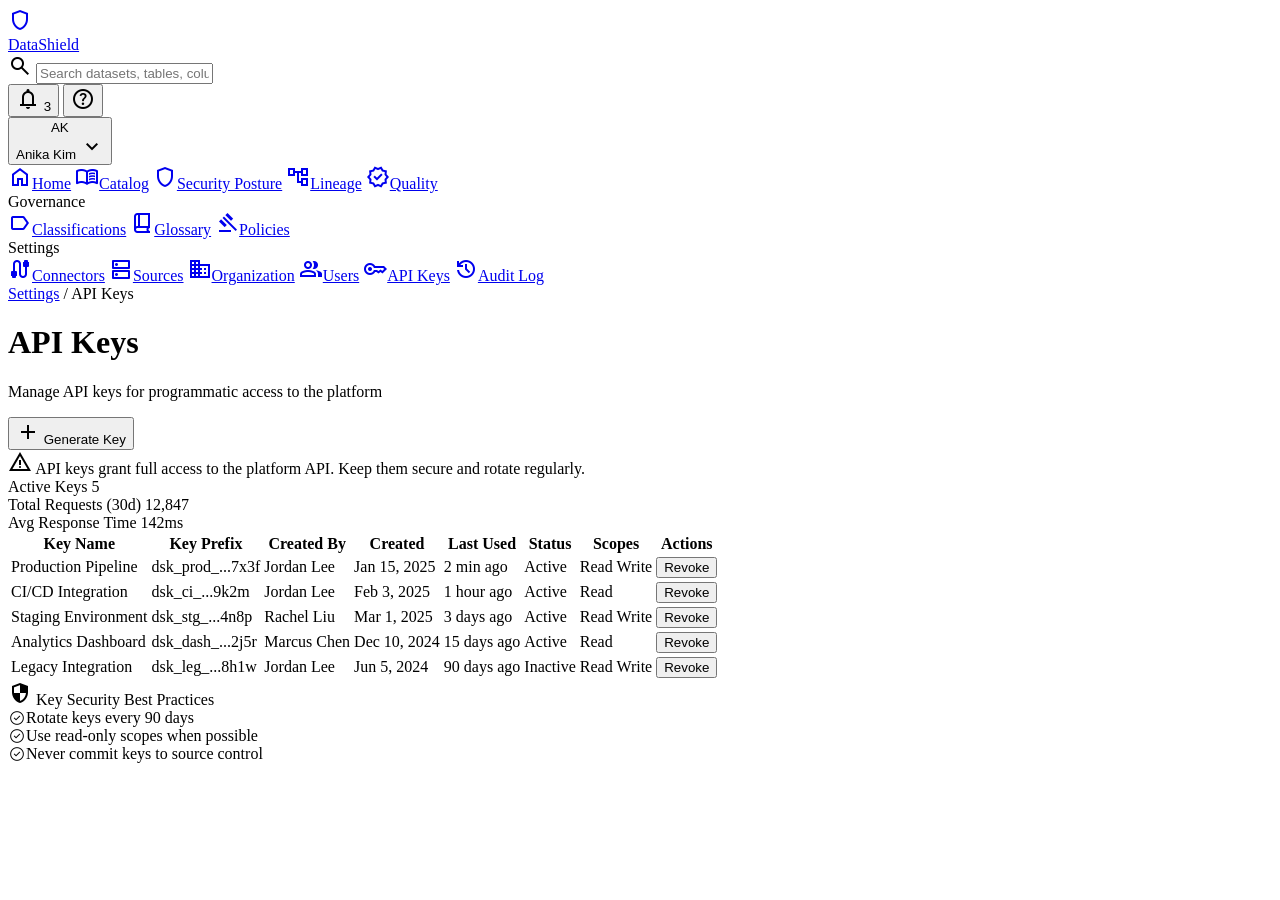
==== api-keys.html @ aa0813ff "Add 7 new pages and update sidebar navigation across all 15 pages New pages: Quality, Classification" ====
<!DOCTYPE html>
<html lang="en">
<head>
  <meta charset="UTF-8">
  <base href="/data-management-prototype/">
  <meta name="viewport" content="width=device-width, initial-scale=1.0">
  <title>API Keys — DataShield</title>
  <link rel="stylesheet" href="https://fonts.googleapis.com/css2?family=Material+Symbols+Outlined:opsz,wght,FILL,GRAD@20..48,100..700,0..1,-50..200&display=swap">
  <link rel="stylesheet" href="shared/shell.css">
  <style>
    /* Best practices list */
    .best-practices-list {
      list-style: none;
      padding: 0;
      margin: var(--sds-space-300) 0 0;
      display: flex;
      flex-direction: column;
      gap: var(--sds-space-300);
    }
    .best-practices-list li {
      display: flex;
      align-items: center;
      gap: var(--sds-space-200);
      font-size: var(--sds-type-label);
      color: var(--sds-text-secondary);
    }
    .best-practices-list li .material-symbols-outlined {
      font-size: 18px;
      color: var(--sds-status-success-text);
      font-variation-settings: 'FILL' 0, 'wght' 300, 'GRAD' 0, 'opsz' 20;
    }
  </style>
</head>
<body>

  <!-- Header -->
  <header class="sds-header">
    <div class="sds-header-left">
      <a href="index.html" class="sds-header-logo">
        <div class="sds-header-logo-mark">
          <span class="material-symbols-outlined">shield</span>
        </div>
        <span class="sds-header-logo-text">DataShield</span>
      </a>
    </div>

    <div class="sds-header-search">
      <span class="material-symbols-outlined">search</span>
      <input type="text" placeholder="Search datasets, tables, columns..." aria-label="Search">
    </div>

    <div class="sds-header-actions">
      <button class="sds-header-icon-btn" aria-label="Notifications">
        <span class="material-symbols-outlined">notifications</span>
        <span class="badge">3</span>
      </button>
      <button class="sds-header-icon-btn" aria-label="Help">
        <span class="material-symbols-outlined">help</span>
      </button>
      <div class="sds-header-divider"></div>
      <button class="sds-header-profile" aria-label="User menu">
        <div class="sds-header-avatar">AK</div>
        <span class="sds-header-username">Anika Kim</span>
        <span class="sds-header-chevron">
          <span class="material-symbols-outlined">expand_more</span>
        </span>
      </button>
    </div>
  </header>

  <!-- Body: Sidebar + Main -->
  <div class="app-body">

    <!-- Sidebar Navigation -->
    <nav class="sds-sidenav" aria-label="Main navigation">
      <a href="index.html" class="sds-sidenav-item"><span class="sds-sidenav-icon"><span class="material-symbols-outlined">home</span></span>Home</a>
      <a href="catalog.html" class="sds-sidenav-item"><span class="sds-sidenav-icon"><span class="material-symbols-outlined">menu_book</span></span>Catalog</a>
      <a href="security.html" class="sds-sidenav-item"><span class="sds-sidenav-icon"><span class="material-symbols-outlined">shield</span></span>Security Posture</a>
      <a href="lineage.html" class="sds-sidenav-item"><span class="sds-sidenav-icon"><span class="material-symbols-outlined">account_tree</span></span>Lineage</a>
      <a href="quality.html" class="sds-sidenav-item"><span class="sds-sidenav-icon"><span class="material-symbols-outlined">verified</span></span>Quality</a>
      <div class="sds-sidenav-group-label">Governance</div>
      <a href="classifications.html" class="sds-sidenav-item"><span class="sds-sidenav-icon"><span class="material-symbols-outlined">label</span></span>Classifications</a>
      <a href="glossary.html" class="sds-sidenav-item"><span class="sds-sidenav-icon"><span class="material-symbols-outlined">book_2</span></span>Glossary</a>
      <a href="governance.html" class="sds-sidenav-item"><span class="sds-sidenav-icon"><span class="material-symbols-outlined">gavel</span></span>Policies</a>
      <div class="sds-sidenav-group-label">Settings</div>
      <a href="connect.html" class="sds-sidenav-item"><span class="sds-sidenav-icon"><span class="material-symbols-outlined">cable</span></span>Connectors</a>
      <a href="settings.html" class="sds-sidenav-item"><span class="sds-sidenav-icon"><span class="material-symbols-outlined">dns</span></span>Sources</a>
      <a href="organization.html" class="sds-sidenav-item"><span class="sds-sidenav-icon"><span class="material-symbols-outlined">domain</span></span>Organization</a>
      <a href="users.html" class="sds-sidenav-item"><span class="sds-sidenav-icon"><span class="material-symbols-outlined">group</span></span>Users</a>
      <a href="api-keys.html" class="sds-sidenav-item active"><span class="sds-sidenav-icon"><span class="material-symbols-outlined">key</span></span>API Keys</a>
      <a href="audit-log.html" class="sds-sidenav-item"><span class="sds-sidenav-icon"><span class="material-symbols-outlined">history</span></span>Audit Log</a>
    </nav>

    <!-- Main Content -->
    <main class="main-content">

      <!-- Breadcrumb -->
      <div class="breadcrumbs">
        <a href="#">Settings</a>
        <span class="sep">/</span>
        <span>API Keys</span>
      </div>

      <!-- Page Header -->
      <div class="page-header">
        <div>
          <h1>API Keys</h1>
          <p>Manage API keys for programmatic access to the platform</p>
        </div>
        <div class="page-header-actions">
          <button class="btn btn-primary">
            <span class="material-symbols-outlined">add</span>
            Generate Key
          </button>
        </div>
      </div>

      <!-- Warning Alert -->
      <div class="alert alert--warning">
        <span class="material-symbols-outlined">warning</span>
        <span>API keys grant full access to the platform API. Keep them secure and rotate regularly.</span>
      </div>

      <!-- Stat Cards -->
      <div class="stat-row stat-row-3">
        <div class="sds-stat-card sds-stat-card--highlighted">
          <span class="sds-stat-card__label">Active Keys</span>
          <span class="sds-stat-card__value">5</span>
        </div>
        <div class="sds-stat-card sds-stat-card--success">
          <span class="sds-stat-card__label">Total Requests (30d)</span>
          <span class="sds-stat-card__value">12,847</span>
        </div>
        <div class="sds-stat-card sds-stat-card--highlighted">
          <span class="sds-stat-card__label">Avg Response Time</span>
          <span class="sds-stat-card__value">142ms</span>
        </div>
      </div>

      <!-- API Keys Table -->
      <div class="sds-table-container">
        <table class="sds-table">
          <thead>
            <tr>
              <th>Key Name</th>
              <th>Key Prefix</th>
              <th>Created By</th>
              <th>Created</th>
              <th>Last Used</th>
              <th>Status</th>
              <th>Scopes</th>
              <th>Actions</th>
            </tr>
          </thead>
          <tbody>
            <tr>
              <td class="cell-primary">Production Pipeline</td>
              <td><code style="font-family: var(--sds-font-mono);">dsk_prod_...7x3f</code></td>
              <td>Jordan Lee</td>
              <td>Jan 15, 2025</td>
              <td>2 min ago</td>
              <td><span class="sds-tag sds-tag--success">Active</span></td>
              <td class="cell-tags">
                <span class="sds-tag sds-tag--neutral">Read</span>
                <span class="sds-tag sds-tag--neutral">Write</span>
              </td>
              <td><button class="btn btn-danger btn-sm">Revoke</button></td>
            </tr>
            <tr>
              <td class="cell-primary">CI/CD Integration</td>
              <td><code style="font-family: var(--sds-font-mono);">dsk_ci_...9k2m</code></td>
              <td>Jordan Lee</td>
              <td>Feb 3, 2025</td>
              <td>1 hour ago</td>
              <td><span class="sds-tag sds-tag--success">Active</span></td>
              <td class="cell-tags">
                <span class="sds-tag sds-tag--neutral">Read</span>
              </td>
              <td><button class="btn btn-danger btn-sm">Revoke</button></td>
            </tr>
            <tr>
              <td class="cell-primary">Staging Environment</td>
              <td><code style="font-family: var(--sds-font-mono);">dsk_stg_...4n8p</code></td>
              <td>Rachel Liu</td>
              <td>Mar 1, 2025</td>
              <td>3 days ago</td>
              <td><span class="sds-tag sds-tag--success">Active</span></td>
              <td class="cell-tags">
                <span class="sds-tag sds-tag--neutral">Read</span>
                <span class="sds-tag sds-tag--neutral">Write</span>
              </td>
              <td><button class="btn btn-danger btn-sm">Revoke</button></td>
            </tr>
            <tr>
              <td class="cell-primary">Analytics Dashboard</td>
              <td><code style="font-family: var(--sds-font-mono);">dsk_dash_...2j5r</code></td>
              <td>Marcus Chen</td>
              <td>Dec 10, 2024</td>
              <td>15 days ago</td>
              <td><span class="sds-tag sds-tag--success">Active</span></td>
              <td class="cell-tags">
                <span class="sds-tag sds-tag--neutral">Read</span>
              </td>
              <td><button class="btn btn-danger btn-sm">Revoke</button></td>
            </tr>
            <tr>
              <td class="cell-primary">Legacy Integration</td>
              <td><code style="font-family: var(--sds-font-mono);">dsk_leg_...8h1w</code></td>
              <td>Jordan Lee</td>
              <td>Jun 5, 2024</td>
              <td>90 days ago</td>
              <td><span class="sds-tag sds-tag--warning">Inactive</span></td>
              <td class="cell-tags">
                <span class="sds-tag sds-tag--neutral">Read</span>
                <span class="sds-tag sds-tag--neutral">Write</span>
              </td>
              <td><button class="btn btn-danger btn-sm">Revoke</button></td>
            </tr>
          </tbody>
        </table>
      </div>

      <!-- Best Practices Card -->
      <div class="card mt-600">
        <div class="card-title">
          <span class="material-symbols-outlined">security</span>
          Key Security Best Practices
        </div>
        <ul class="best-practices-list">
          <li>
            <span class="material-symbols-outlined">check_circle</span>
            Rotate keys every 90 days
          </li>
          <li>
            <span class="material-symbols-outlined">check_circle</span>
            Use read-only scopes when possible
          </li>
          <li>
            <span class="material-symbols-outlined">check_circle</span>
            Never commit keys to source control
          </li>
        </ul>
      </div>

    </main>
  </div>

</body>
</html>
---- shared/shell.css ----
/* ============================================================
   Data Management Platform — Shared Shell CSS
   Design System Lab tokens + shell layout + component styles
   ============================================================ */

/* Font faces */
@font-face { font-family: 'Proxima Nova'; src: url('/design-system-labs/fonts/ProximaNova-Light.otf') format('opentype'); font-weight: 300; font-display: swap; }
@font-face { font-family: 'Proxima Nova'; src: url('/design-system-labs/fonts/ProximaNova-Reg.otf') format('opentype'); font-weight: 400; font-display: swap; }
@font-face { font-family: 'Proxima Nova'; src: url('/design-system-labs/fonts/ProximaNova-Sbold.otf') format('opentype'); font-weight: 600; font-display: swap; }
@font-face { font-family: 'Proxima Nova'; src: url('/design-system-labs/fonts/ProximaNova-Bold.otf') format('opentype'); font-weight: 700; font-display: swap; }
@font-face { font-family: 'Proxima Nova'; src: url('/design-system-labs/fonts/ProximaNova-Xbold.otf') format('opentype'); font-weight: 800; font-display: swap; }

:root {
  /* Font */
  --sds-font-sans: 'Proxima Nova', -apple-system, BlinkMacSystemFont, 'Segoe UI', Roboto, sans-serif;
  --sds-font-mono: 'SF Mono', SFMono-Regular, Consolas, monospace;

  /* Type scale */
  --sds-type-display: 28px; --sds-type-heading: 22px; --sds-type-subheading: 16px;
  --sds-type-title: 15px; --sds-type-body: 14px; --sds-type-label: 13px;
  --sds-type-caption: 12px; --sds-type-overline: 11px;

  /* Weights */
  --sds-weight-light: 300; --sds-weight-regular: 400; --sds-weight-medium: 500;
  --sds-weight-semibold: 600; --sds-weight-bold: 700; --sds-weight-extrabold: 800;

  /* Leading */
  --sds-leading-tight: 1.2; --sds-leading-snug: 1.35;
  --sds-leading-normal: 1.5; --sds-leading-relaxed: 1.6;

  /* Tracking */
  --sds-tracking-tight: -0.01em; --sds-tracking-normal: 0em; --sds-tracking-wide: 0.5px;

  /* Space scale */
  --sds-space-0: 0px; --sds-space-050: 2px; --sds-space-100: 4px; --sds-space-150: 6px;
  --sds-space-200: 8px; --sds-space-250: 10px; --sds-space-300: 12px; --sds-space-400: 16px;
  --sds-space-500: 20px; --sds-space-600: 24px; --sds-space-800: 32px;
  --sds-space-1000: 40px; --sds-space-1200: 48px; --sds-space-1600: 64px;

  /* Color primitives */
  --sds-color-warm-gray-025: #FAF8F5; --sds-color-warm-gray-050: #F4F1EB;
  --sds-color-warm-gray-100: #EBE6DD; --sds-color-warm-gray-150: #E0DCD3;
  --sds-color-warm-gray-200: #D0CBC3; --sds-color-warm-gray-250: #BFBAB2;
  --sds-color-warm-gray-300: #B0ABA2; --sds-color-warm-gray-350: #A39E96;
  --sds-color-warm-gray-400: #948E85; --sds-color-warm-gray-450: #858079;
  --sds-color-warm-gray-500: #7A756F; --sds-color-warm-gray-550: #6B6760;
  --sds-color-warm-gray-600: #615D55; --sds-color-warm-gray-650: #54514D;
  --sds-color-warm-gray-700: #47443F; --sds-color-warm-gray-750: #3B3834;
  --sds-color-warm-gray-800: #302D28; --sds-color-warm-gray-900: #1C1A17;
  --sds-color-blue-025: #F2F7F7; --sds-color-blue-050: #EBF4F5;
  --sds-color-blue-100: #D9EBED; --sds-color-blue-150: #C1DDE3;
  --sds-color-blue-200: #A6CBD6; --sds-color-blue-300: #77B2C7;
  --sds-color-blue-450: #4F8AA0; --sds-color-blue-700: #0C4A69;
  --sds-color-blue-750: #013D5B; --sds-color-blue-800: #05314D;
  --sds-color-blue-900: #031E36;
  --sds-color-red-050: #FFEEEB; --sds-color-red-100: #FFE1DB;
  --sds-color-red-500: #BF5547; --sds-color-red-550: #AD4739;
  --sds-color-green-025: #F4FAEB; --sds-color-green-100: #E2EDCC;
  --sds-color-green-400: #7A9A01; --sds-color-green-500: #62800B;
  --sds-color-yellow-025: #FCF9D9; --sds-color-yellow-100: #F5EAAA;
  --sds-color-yellow-500: #8A7515; --sds-color-yellow-550: #7A6710;
  --sds-color-purple-050: #F7EEFF; --sds-color-purple-550: #805AA1;
  --sds-color-white: #FFFFFF;

  /* Semantic tokens */
  --sds-bg-page: var(--sds-color-white);
  --sds-bg-surface: var(--sds-color-warm-gray-025);
  --sds-bg-card: var(--sds-color-white);
  --sds-bg-subtle: var(--sds-color-warm-gray-050);
  --sds-bg-elevated: var(--sds-color-white);
  --sds-text-primary: var(--sds-color-warm-gray-900);
  --sds-text-secondary: var(--sds-color-warm-gray-650);
  --sds-text-tertiary: var(--sds-color-warm-gray-550);
  --sds-text-disabled: var(--sds-color-warm-gray-350);
  --sds-text-on-primary: var(--sds-color-white);
  --sds-text-link: var(--sds-color-blue-750);
  --sds-border-default: var(--sds-color-warm-gray-150);
  --sds-border-subtle: var(--sds-color-warm-gray-100);
  --sds-border-strong: var(--sds-color-warm-gray-200);
  --sds-border-focus: var(--sds-color-blue-300);
  --sds-interactive-primary: var(--sds-color-blue-750);
  --sds-interactive-primary-hover: var(--sds-color-blue-800);
  --sds-nav-sidebar-bg: var(--sds-color-warm-gray-025);
  --sds-nav-item-active-bg: var(--sds-color-blue-100);
  --sds-nav-item-active-text: var(--sds-color-blue-750);
  --sds-nav-item-text: var(--sds-color-warm-gray-650);

  /* Status */
  --sds-status-success-bg: var(--sds-color-green-025);
  --sds-status-success-text: var(--sds-color-green-500);
  --sds-status-warning-bg: var(--sds-color-yellow-025);
  --sds-status-warning-text: var(--sds-color-yellow-500);
  --sds-status-error-bg: var(--sds-color-red-050);
  --sds-status-error-text: var(--sds-color-red-500);
  --sds-status-info-bg: var(--sds-color-blue-050);
  --sds-status-info-text: var(--sds-color-blue-700);
  --sds-status-neutral-bg: var(--sds-color-warm-gray-100);
  --sds-status-neutral-text: var(--sds-color-warm-gray-650);
  --sds-status-purple-bg: var(--sds-color-purple-050);
  --sds-status-purple-text: var(--sds-color-purple-550);

  /* Chart */
  --sds-chart-1: var(--sds-color-blue-450);
  --sds-chart-2: var(--sds-color-green-400);
  --sds-chart-3: var(--sds-color-yellow-500);
  --sds-chart-4: var(--sds-color-red-500);
  --sds-chart-5: var(--sds-color-purple-550);
}

/* ============================================================
   Reset + Base
   ============================================================ */
*, *::before, *::after { box-sizing: border-box; margin: 0; padding: 0; }
body {
  font-family: var(--sds-font-sans); background: var(--sds-bg-page); color: var(--sds-text-primary);
  line-height: var(--sds-leading-normal); font-size: var(--sds-type-body);
  display: flex; flex-direction: column; min-height: 100vh; -webkit-font-smoothing: antialiased;
}
a { color: var(--sds-text-link); text-decoration: none; }
a:hover { text-decoration: underline; }

/* ============================================================
   Header
   ============================================================ */
.sds-header {
  display: flex; align-items: center; justify-content: space-between;
  height: 56px; padding: 0 var(--sds-space-500);
  background: var(--sds-bg-page); border-bottom: 1px solid var(--sds-border-subtle);
  flex-shrink: 0; z-index: 10;
}
.sds-header-left { display: flex; align-items: center; gap: var(--sds-space-600); }
.sds-header-logo { display: flex; align-items: center; gap: var(--sds-space-250); height: 28px; text-decoration: none; }
.sds-header-logo:hover { text-decoration: none; }
.sds-header-logo-mark {
  width: 28px; height: 28px; border-radius: 6px; background: var(--sds-interactive-primary);
  display: flex; align-items: center; justify-content: center; flex-shrink: 0;
}
.sds-header-logo-mark .material-symbols-outlined { font-size: 18px; color: var(--sds-color-white); font-variation-settings: 'FILL' 1, 'wght' 400, 'GRAD' 0, 'opsz' 20; }
.sds-header-logo-text { font-size: var(--sds-type-title); font-weight: var(--sds-weight-semibold); color: var(--sds-text-primary); letter-spacing: -0.2px; }

/* Header search */
.sds-header-search {
  display: flex; align-items: center; gap: var(--sds-space-200);
  background: var(--sds-bg-surface); border: 1px solid var(--sds-border-default);
  border-radius: 8px; padding: 0 var(--sds-space-300); height: 36px; width: 400px;
  transition: border-color 0.15s ease, box-shadow 0.15s ease;
}
.sds-header-search:focus-within { border-color: var(--sds-border-focus); box-shadow: 0 0 0 3px rgba(1,61,91,0.08); }
.sds-header-search .material-symbols-outlined { font-size: 18px; color: var(--sds-text-tertiary); font-variation-settings: 'FILL' 0, 'wght' 300, 'GRAD' 0, 'opsz' 20; }
.sds-header-search input {
  border: none; background: transparent; outline: none; font-family: var(--sds-font-sans);
  font-size: var(--sds-type-label); color: var(--sds-text-primary); flex: 1;
}
.sds-header-search input::placeholder { color: var(--sds-text-tertiary); }

/* Header right */
.sds-header-actions { display: flex; align-items: center; gap: var(--sds-space-200); }
.sds-header-icon-btn {
  width: 32px; height: 32px; border-radius: 50%; border: none; background: transparent;
  display: flex; align-items: center; justify-content: center; cursor: pointer;
  transition: background 0.15s ease; position: relative; color: var(--sds-text-tertiary);
}
.sds-header-icon-btn:hover { background: var(--sds-bg-subtle); }
.sds-header-icon-btn:focus-visible { outline: 2px solid var(--sds-interactive-primary); outline-offset: 2px; }
.sds-header-icon-btn .material-symbols-outlined { font-size: 20px; font-variation-settings: 'FILL' 0, 'wght' 300, 'GRAD' 0, 'opsz' 20; }
.sds-header-icon-btn .badge {
  position: absolute; top: 2px; right: 2px; min-width: 14px; height: 14px; border-radius: 50%;
  background: var(--sds-status-error-text); color: var(--sds-color-white);
  font-size: 9px; font-weight: var(--sds-weight-bold); display: flex; align-items: center; justify-content: center;
  padding: 0 3px; line-height: 1;
}
.sds-header-divider { width: 1px; height: 20px; background: var(--sds-border-default); margin: 0 var(--sds-space-100); }
.sds-header-profile {
  display: flex; align-items: center; gap: var(--sds-space-200);
  padding: var(--sds-space-100) var(--sds-space-200) var(--sds-space-100) var(--sds-space-100);
  border-radius: 8px; cursor: pointer; transition: background 0.15s ease;
  border: none; background: transparent; font-family: inherit;
}
.sds-header-profile:hover { background: var(--sds-bg-subtle); }
.sds-header-profile:focus-visible { outline: 2px solid var(--sds-interactive-primary); outline-offset: 2px; }
.sds-header-avatar {
  width: 28px; height: 28px; border-radius: 50%; background: var(--sds-interactive-primary);
  color: var(--sds-text-on-primary); display: flex; align-items: center; justify-content: center;
  font-size: var(--sds-type-caption); font-weight: var(--sds-weight-semibold); letter-spacing: 0.3px; flex-shrink: 0;
}
.sds-header-username { font-size: var(--sds-type-label); font-weight: var(--sds-weight-medium); color: var(--sds-text-primary); }
.sds-header-chevron .material-symbols-outlined { font-size: 18px; color: var(--sds-text-tertiary); font-variation-settings: 'FILL' 0, 'wght' 300, 'GRAD' 0, 'opsz' 20; }

/* ============================================================
   Layout
   ============================================================ */
.app-body { display: flex; flex: 1; overflow: hidden; }

/* ============================================================
   Sidebar Navigation
   ============================================================ */
.sds-sidenav {
  width: 220px; min-width: 220px; background: var(--sds-nav-sidebar-bg);
  border-right: 1px solid var(--sds-border-default); display: flex;
  flex-direction: column; padding: var(--sds-space-400) var(--sds-space-300);
  user-select: none; overflow-y: auto; flex-shrink: 0;
}
.sds-sidenav-item {
  display: flex; align-items: center; gap: var(--sds-space-250);
  padding: var(--sds-space-200) var(--sds-space-300); border-radius: 8px;
  font-size: var(--sds-type-body); font-weight: var(--sds-weight-regular);
  color: var(--sds-color-warm-gray-700); cursor: pointer; text-decoration: none;
  margin: var(--sds-space-050) 0; line-height: 1.3;
  transition: background 0.12s ease, color 0.12s ease;
}
.sds-sidenav-item:hover { background: var(--sds-bg-subtle); color: var(--sds-text-primary); text-decoration: none; }
.sds-sidenav-item.active { background: var(--sds-nav-item-active-bg); color: var(--sds-nav-item-active-text); font-weight: var(--sds-weight-medium); }
.sds-sidenav-item.active:hover { background: var(--sds-color-blue-150); }
.sds-sidenav-item:focus-visible { outline: 2px solid var(--sds-interactive-primary); outline-offset: -2px; }
.sds-sidenav-item--disabled { opacity: 0.5; cursor: not-allowed; }
.sds-sidenav-item--disabled:hover { background: transparent; }
.sds-sidenav-icon { width: 20px; height: 20px; flex-shrink: 0; display: flex; align-items: center; justify-content: center; }
.sds-sidenav-icon .material-symbols-outlined {
  font-size: 20px; color: var(--sds-text-tertiary);
  font-variation-settings: 'FILL' 0, 'wght' 300, 'GRAD' 0, 'opsz' 20;
  transition: color 0.12s;
}
.sds-sidenav-item:hover .sds-sidenav-icon .material-symbols-outlined { color: var(--sds-color-warm-gray-700); }
.sds-sidenav-item.active .sds-sidenav-icon .material-symbols-outlined { color: var(--sds-nav-item-active-text); }
.sds-sidenav-group-label {
  font-size: var(--sds-type-overline); font-weight: var(--sds-weight-semibold);
  color: var(--sds-color-warm-gray-400); text-transform: uppercase;
  letter-spacing: 0.4px; padding: var(--sds-space-500) var(--sds-space-300) var(--sds-space-150);
}
.sds-sidenav-group-label:first-child { padding-top: var(--sds-space-200); }
.sds-sidenav-spacer { flex: 1; }

/* ============================================================
   Main Content
   ============================================================ */
.main-content {
  flex: 1; overflow-y: auto; background: var(--sds-bg-page);
  padding: var(--sds-space-800) var(--sds-space-1000) var(--sds-space-1600);
  max-height: 100vh;
}

/* ============================================================
   Page Header
   ============================================================ */
.page-header {
  margin-bottom: var(--sds-space-600);
  display: flex; align-items: flex-start; justify-content: space-between;
}
.page-header h1 {
  font-size: var(--sds-type-display); font-weight: var(--sds-weight-semibold);
  letter-spacing: var(--sds-tracking-tight); line-height: var(--sds-leading-tight);
}
.page-header p {
  font-size: var(--sds-type-label); color: var(--sds-text-secondary);
  margin-top: var(--sds-space-100);
}
.page-header-actions { display: flex; gap: var(--sds-space-200); align-items: center; }

/* ============================================================
   Breadcrumbs
   ============================================================ */
.breadcrumbs {
  display: flex; align-items: center; gap: var(--sds-space-150);
  font-size: var(--sds-type-label); margin-bottom: var(--sds-space-300);
}
.breadcrumbs a { color: var(--sds-text-link); }
.breadcrumbs span { color: var(--sds-text-tertiary); }
.breadcrumbs .sep { color: var(--sds-text-tertiary); font-size: var(--sds-type-caption); }

/* ============================================================
   Buttons
   ============================================================ */
.btn {
  display: inline-flex; align-items: center; gap: var(--sds-space-200);
  padding: var(--sds-space-200) var(--sds-space-400); border-radius: 6px;
  font-family: var(--sds-font-sans); font-size: var(--sds-type-label);
  font-weight: var(--sds-weight-medium); cursor: pointer; border: none;
  transition: background 0.15s ease, color 0.15s ease, border-color 0.15s ease;
  line-height: 1.3; white-space: nowrap;
}
.btn:focus-visible { outline: 2px solid var(--sds-interactive-primary); outline-offset: 2px; }
.btn .material-symbols-outlined { font-size: 16px; font-variation-settings: 'FILL' 0, 'wght' 400, 'GRAD' 0, 'opsz' 20; }
.btn-primary { background: var(--sds-interactive-primary); color: var(--sds-text-on-primary); }
.btn-primary:hover { background: var(--sds-interactive-primary-hover); }
.btn-secondary { background: transparent; color: var(--sds-text-primary); border: 1px solid var(--sds-border-strong); }
.btn-secondary:hover { background: var(--sds-bg-subtle); }
.btn-tertiary { background: transparent; color: var(--sds-text-link); }
.btn-tertiary:hover { background: var(--sds-bg-subtle); }
.btn-danger { background: var(--sds-status-error-text); color: var(--sds-text-on-primary); }
.btn-danger:hover { background: var(--sds-color-red-550); }
.btn:disabled, .btn.disabled { opacity: 0.5; cursor: not-allowed; pointer-events: none; }
.btn-sm { padding: var(--sds-space-100) var(--sds-space-300); font-size: var(--sds-type-caption); }

/* ============================================================
   Tags
   ============================================================ */
.sds-tag {
  display: inline-flex; align-items: center; gap: 4px; padding: var(--sds-space-100) var(--sds-space-200);
  border-radius: 4px; font-size: var(--sds-type-overline); font-weight: var(--sds-weight-semibold);
  line-height: 1; white-space: nowrap;
}
.sds-tag--info { background: var(--sds-status-info-bg); color: var(--sds-status-info-text); }
.sds-tag--success { background: var(--sds-status-success-bg); color: var(--sds-status-success-text); }
.sds-tag--warning { background: var(--sds-status-warning-bg); color: var(--sds-status-warning-text); }
.sds-tag--error { background: var(--sds-status-error-bg); color: var(--sds-status-error-text); }
.sds-tag--neutral { background: var(--sds-status-neutral-bg); color: var(--sds-status-neutral-text); }
.sds-tag--purple { background: var(--sds-status-purple-bg); color: var(--sds-status-purple-text); }
.sds-tag-dot { width: 6px; height: 6px; border-radius: 50%; }

/* ============================================================
   Stat Cards
   ============================================================ */
.stat-row { display: grid; gap: var(--sds-space-400); margin-bottom: var(--sds-space-600); }
.stat-row-4 { grid-template-columns: repeat(4, 1fr); }
.stat-row-3 { grid-template-columns: repeat(3, 1fr); }
.stat-row-5 { grid-template-columns: repeat(5, 1fr); }
.sds-stat-card {
  background: var(--sds-bg-card); border: 1px solid var(--sds-border-default);
  border-radius: 8px; padding: var(--sds-space-400) var(--sds-space-500);
  display: flex; flex-direction: column; gap: var(--sds-space-050);
}
.sds-stat-card--highlighted { border-left: 3px solid var(--sds-interactive-primary); }
.sds-stat-card--success { border-left: 3px solid var(--sds-status-success-text); }
.sds-stat-card--warning { border-left: 3px solid var(--sds-status-warning-text); }
.sds-stat-card--error { border-left: 3px solid var(--sds-status-error-text); }
.sds-stat-card__label {
  font-size: var(--sds-type-caption); color: var(--sds-color-warm-gray-500);
  font-weight: var(--sds-weight-medium); text-transform: uppercase;
  letter-spacing: var(--sds-tracking-wide); line-height: 1;
}
.sds-stat-card__value {
  font-size: var(--sds-type-heading); font-weight: var(--sds-weight-semibold);
  color: var(--sds-text-primary); line-height: var(--sds-leading-tight);
}
.sds-stat-card__trend {
  font-size: var(--sds-type-caption); display: flex; align-items: center; gap: var(--sds-space-100);
}
.sds-stat-card__trend--up { color: var(--sds-status-success-text); }
.sds-stat-card__trend--down { color: var(--sds-status-error-text); }
.sds-stat-card__trend .material-symbols-outlined { font-size: 14px; }

/* ============================================================
   Cards
   ============================================================ */
.card {
  background: var(--sds-bg-card); border: 1px solid var(--sds-border-default);
  border-radius: 8px; padding: var(--sds-space-500);
  transition: box-shadow 0.15s ease;
}
.card--clickable { cursor: pointer; }
.card--clickable:hover { box-shadow: 0 1px 3px rgba(0,0,0,0.06); }
.card--clickable:focus-visible { outline: 2px solid var(--sds-interactive-primary); outline-offset: 2px; }
.card-title {
  font-size: var(--sds-type-title); font-weight: var(--sds-weight-semibold);
  color: var(--sds-text-primary); margin-bottom: var(--sds-space-100);
  display: flex; align-items: center; gap: var(--sds-space-200);
}
.card-title .material-symbols-outlined { font-size: 20px; color: var(--sds-interactive-primary); font-variation-settings: 'FILL' 0, 'wght' 300, 'GRAD' 0, 'opsz' 20; }
.card p { font-size: var(--sds-type-label); color: var(--sds-text-secondary); line-height: var(--sds-leading-normal); margin: 0; }
.card-grid { display: grid; gap: var(--sds-space-400); }
.card-grid-2 { grid-template-columns: repeat(2, 1fr); }
.card-grid-3 { grid-template-columns: repeat(3, 1fr); }

/* ============================================================
   Tables
   ============================================================ */
.sds-table-container { border: 1px solid var(--sds-border-default); border-radius: 8px; overflow: hidden; }
.sds-table { width: 100%; border-collapse: collapse; font-size: var(--sds-type-label); }
.sds-table th {
  background: var(--sds-bg-surface); padding: 10px 16px; text-align: left;
  font-size: var(--sds-type-caption); font-weight: var(--sds-weight-semibold);
  color: var(--sds-text-secondary); text-transform: uppercase;
  letter-spacing: var(--sds-tracking-wide); border-bottom: 1px solid var(--sds-border-default);
}
.sds-table td { padding: 10px 16px; border-bottom: 1px solid var(--sds-border-subtle); color: var(--sds-text-secondary); vertical-align: middle; }
.sds-table tr:last-child td { border-bottom: none; }
.sds-table--hoverable tbody tr { transition: background 0.12s ease; cursor: pointer; }
.sds-table--hoverable tbody tr:hover { background: var(--sds-bg-subtle); }
.sds-table--hoverable tbody tr:focus-visible { outline: 2px solid var(--sds-interactive-primary); outline-offset: -2px; }
.sds-table .cell-primary { color: var(--sds-text-primary); font-weight: var(--sds-weight-medium); }
.sds-table .cell-link { color: var(--sds-text-link); cursor: pointer; }
.sds-table .cell-link:hover { text-decoration: underline; }
.sds-table .cell-tags { display: flex; gap: 4px; flex-wrap: wrap; }

/* Table checkbox */
.sds-table .checkbox { width: 16px; height: 16px; border: 1.5px solid var(--sds-border-strong); border-radius: 4px; cursor: pointer; accent-color: var(--sds-interactive-primary); }

/* ============================================================
   Tabs
   ============================================================ */
.sds-tabs {
  display: flex; gap: 0; border-bottom: 1px solid var(--sds-border-default);
  margin-bottom: var(--sds-space-600);
}
.sds-tab {
  padding: var(--sds-space-200) var(--sds-space-400); font-size: var(--sds-type-label);
  font-weight: var(--sds-weight-medium); color: var(--sds-text-tertiary);
  cursor: pointer; border-bottom: 2px solid transparent;
  transition: color 0.15s, border-color 0.15s; margin-bottom: -1px;
  display: flex; align-items: center; gap: var(--sds-space-150);
  background: none; border-top: none; border-left: none; border-right: none;
  font-family: var(--sds-font-sans);
}
.sds-tab:hover { color: var(--sds-text-primary); }
.sds-tab:focus-visible { outline: 2px solid var(--sds-interactive-primary); outline-offset: -2px; }
.sds-tab.active { color: var(--sds-interactive-primary); border-bottom-color: var(--sds-interactive-primary); }
.sds-tab:disabled, .sds-tab.disabled { color: var(--sds-text-disabled); cursor: not-allowed; pointer-events: none; }
.sds-tab .tab-badge {
  font-size: 10px; min-width: 18px; height: 18px; border-radius: 50%;
  background: var(--sds-status-neutral-bg); color: var(--sds-status-neutral-text);
  display: flex; align-items: center; justify-content: center; padding: 0 var(--sds-space-100);
  font-weight: var(--sds-weight-semibold);
}
.tab-content { display: none; }
.tab-content.active { display: block; }

/* ============================================================
   Status Indicator (dot)
   ============================================================ */
.status-dot {
  width: 8px; height: 8px; border-radius: 50%; display: inline-block; flex-shrink: 0;
}
.status-dot--success { background: var(--sds-status-success-text); }
.status-dot--warning { background: var(--sds-status-warning-text); }
.status-dot--error { background: var(--sds-status-error-text); }
.status-dot--neutral { background: var(--sds-text-tertiary); }

/* ============================================================
   Empty State
   ============================================================ */
.empty-state {
  display: flex; flex-direction: column; align-items: center; justify-content: center;
  padding: var(--sds-space-1600) var(--sds-space-600); text-align: center;
}
.empty-state-icon { font-size: 48px; color: var(--sds-text-tertiary); margin-bottom: var(--sds-space-400); }
.empty-state-icon .material-symbols-outlined { font-size: 48px; font-variation-settings: 'FILL' 0, 'wght' 200, 'GRAD' 0, 'opsz' 48; }
.empty-state h3 { font-size: var(--sds-type-subheading); font-weight: var(--sds-weight-semibold); margin-bottom: var(--sds-space-200); }
.empty-state p { font-size: var(--sds-type-body); color: var(--sds-text-secondary); max-width: 420px; margin-bottom: var(--sds-space-500); }

/* ============================================================
   Alerts / Callouts
   ============================================================ */
.alert {
  display: flex; gap: var(--sds-space-300); padding: var(--sds-space-300) var(--sds-space-400);
  border-radius: 8px; font-size: var(--sds-type-label); line-height: var(--sds-leading-normal);
  margin-bottom: var(--sds-space-400);
}
.alert .material-symbols-outlined { font-size: 20px; flex-shrink: 0; margin-top: 1px; font-variation-settings: 'FILL' 0, 'wght' 300, 'GRAD' 0, 'opsz' 20; }
.alert--info { background: var(--sds-status-info-bg); color: var(--sds-status-info-text); }
.alert--warning { background: var(--sds-status-warning-bg); color: var(--sds-status-warning-text); }
.alert--error { background: var(--sds-status-error-bg); color: var(--sds-status-error-text); }
.alert--success { background: var(--sds-status-success-bg); color: var(--sds-status-success-text); }

/* ============================================================
   Search (hero)
   ============================================================ */
.search-hero {
  display: flex; align-items: center; gap: var(--sds-space-300);
  background: var(--sds-bg-card); border: 1.5px solid var(--sds-border-default);
  border-radius: 12px; padding: var(--sds-space-300) var(--sds-space-500);
  margin-bottom: var(--sds-space-600); max-width: 720px;
  transition: border-color 0.15s ease, box-shadow 0.15s ease;
}
.search-hero:focus-within { border-color: var(--sds-border-focus); box-shadow: 0 0 0 3px rgba(1,61,91,0.08); }
.search-hero .material-symbols-outlined { font-size: 22px; color: var(--sds-text-tertiary); font-variation-settings: 'FILL' 0, 'wght' 300, 'GRAD' 0, 'opsz' 24; }
.search-hero input {
  border: none; background: transparent; outline: none; font-family: var(--sds-font-sans);
  font-size: var(--sds-type-title); color: var(--sds-text-primary); flex: 1;
}
.search-hero input::placeholder { color: var(--sds-text-tertiary); }

/* ============================================================
   Progress Bar
   ============================================================ */
.progress-bar { height: 4px; background: var(--sds-border-subtle); border-radius: 4px; overflow: hidden; }
.progress-bar__fill { height: 100%; background: var(--sds-interactive-primary); border-radius: 4px; transition: width 0.3s ease; }

/* ============================================================
   Stepper
   ============================================================ */
.stepper {
  display: flex; align-items: center; gap: 0; padding: var(--sds-space-400) var(--sds-space-600);
  background: var(--sds-bg-surface); border-bottom: 1px solid var(--sds-border-default);
  margin: calc(-1 * var(--sds-space-800)) calc(-1 * var(--sds-space-1000)) var(--sds-space-600);
}
.stepper-step {
  display: flex; align-items: center; gap: var(--sds-space-200); font-size: var(--sds-type-label);
  color: var(--sds-text-tertiary); white-space: nowrap;
}
.stepper-step.active { color: var(--sds-interactive-primary); font-weight: var(--sds-weight-semibold); }
.stepper-step.completed { color: var(--sds-status-success-text); }
.stepper-circle {
  width: 24px; height: 24px; border-radius: 50%; display: flex; align-items: center; justify-content: center;
  font-size: var(--sds-type-caption); font-weight: var(--sds-weight-semibold); flex-shrink: 0;
  border: 1.5px solid var(--sds-border-strong); color: var(--sds-text-tertiary); background: var(--sds-bg-card);
}
.stepper-step.active .stepper-circle { background: var(--sds-interactive-primary); color: var(--sds-text-on-primary); border-color: var(--sds-interactive-primary); }
.stepper-step.completed .stepper-circle { background: var(--sds-status-success-text); color: var(--sds-text-on-primary); border-color: var(--sds-status-success-text); }
.stepper-line { flex: 1; height: 1.5px; background: var(--sds-border-strong); margin: 0 var(--sds-space-200); min-width: 20px; }
.stepper-line.completed { background: var(--sds-status-success-text); }

/* ============================================================
   Wizard Footer
   ============================================================ */
.wizard-footer {
  position: sticky; bottom: 0; left: 0; right: 0; height: 64px;
  background: var(--sds-bg-card); border-top: 1px solid var(--sds-border-default);
  display: flex; align-items: center; justify-content: space-between;
  padding: 0 var(--sds-space-600);
  margin: var(--sds-space-600) calc(-1 * var(--sds-space-1000)) calc(-1 * var(--sds-space-1600));
}

/* ============================================================
   Score Gauge
   ============================================================ */
.score-gauge {
  width: 120px; height: 120px; border-radius: 50%; position: relative;
  display: flex; align-items: center; justify-content: center;
}
.score-gauge__value {
  font-size: var(--sds-type-display); font-weight: var(--sds-weight-bold);
  color: var(--sds-text-primary); line-height: 1;
}
.score-gauge__label {
  font-size: var(--sds-type-overline); color: var(--sds-text-tertiary);
  text-transform: uppercase; letter-spacing: var(--sds-tracking-wide);
  margin-top: var(--sds-space-050);
}

/* ============================================================
   Avatar
   ============================================================ */
.avatar {
  border-radius: 50%; display: flex; align-items: center; justify-content: center;
  font-weight: var(--sds-weight-semibold); color: var(--sds-text-on-primary); flex-shrink: 0;
}
.avatar-sm { width: 24px; height: 24px; font-size: 10px; }
.avatar-md { width: 32px; height: 32px; font-size: var(--sds-type-caption); }

/* ============================================================
   Section utility
   ============================================================ */
.section { margin-bottom: var(--sds-space-800); }
.section-title {
  font-size: var(--sds-type-subheading); font-weight: var(--sds-weight-semibold);
  margin-bottom: var(--sds-space-400); color: var(--sds-text-primary);
}
.section-subtitle {
  font-size: var(--sds-type-label); color: var(--sds-text-secondary);
  margin-bottom: var(--sds-space-400);
}
.flex { display: flex; }
.flex-col { flex-direction: column; }
.items-center { align-items: center; }
.justify-between { justify-content: space-between; }
.gap-200 { gap: var(--sds-space-200); }
.gap-300 { gap: var(--sds-space-300); }
.gap-400 { gap: var(--sds-space-400); }
.mt-400 { margin-top: var(--sds-space-400); }
.mt-600 { margin-top: var(--sds-space-600); }
.mb-400 { margin-bottom: var(--sds-space-400); }
.mb-600 { margin-bottom: var(--sds-space-600); }
.text-sm { font-size: var(--sds-type-caption); }
.text-secondary { color: var(--sds-text-secondary); }
.text-tertiary { color: var(--sds-text-tertiary); }
.fw-medium { font-weight: var(--sds-weight-medium); }

/* ============================================================
   Tooltip
   ============================================================ */
[data-tooltip] { position: relative; }
[data-tooltip]:hover::after {
  content: attr(data-tooltip); position: absolute; bottom: calc(100% + 6px); left: 50%;
  transform: translateX(-50%); background: var(--sds-color-warm-gray-800); color: var(--sds-color-white);
  font-size: var(--sds-type-overline); padding: 4px 8px; border-radius: 4px; white-space: nowrap;
  pointer-events: none; z-index: 100;
}

/* ============================================================
   Filter Sidebar
   ============================================================ */
.filter-sidebar {
  width: 240px; min-width: 240px; border-right: 1px solid var(--sds-border-subtle);
  padding: var(--sds-space-400); overflow-y: auto; background: var(--sds-bg-surface);
}
.filter-group { margin-bottom: var(--sds-space-500); }
.filter-group-label {
  font-size: var(--sds-type-overline); font-weight: var(--sds-weight-semibold);
  text-transform: uppercase; letter-spacing: var(--sds-tracking-wide);
  color: var(--sds-color-warm-gray-400); margin-bottom: var(--sds-space-200);
}
.filter-option {
  display: flex; align-items: center; gap: var(--sds-space-200);
  padding: var(--sds-space-100) 0; font-size: var(--sds-type-label);
  color: var(--sds-text-secondary); cursor: pointer;
}
.filter-option input[type="checkbox"] { accent-color: var(--sds-interactive-primary); width: 14px; height: 14px; }

/* Active filter pills */
.active-filters { display: flex; gap: var(--sds-space-200); flex-wrap: wrap; margin-bottom: var(--sds-space-400); }
.filter-pill {
  display: inline-flex; align-items: center; gap: 4px;
  padding: 2px 8px 2px 10px; border-radius: 12px;
  background: var(--sds-status-info-bg); color: var(--sds-status-info-text);
  font-size: var(--sds-type-overline); font-weight: var(--sds-weight-medium);
}
.filter-pill-remove {
  width: 14px; height: 14px; border-radius: 50%; background: transparent;
  border: none; cursor: pointer; display: flex; align-items: center; justify-content: center;
  color: inherit; font-size: 12px; transition: background 0.12s;
}
.filter-pill-remove:hover { background: rgba(0,0,0,0.08); }
.filter-pill-remove:focus-visible { outline: 2px solid var(--sds-interactive-primary); outline-offset: 2px; }

/* ============================================================
   Pagination
   ============================================================ */
.pagination {
  display: flex; align-items: center; justify-content: space-between;
  padding: var(--sds-space-300) var(--sds-space-400); font-size: var(--sds-type-caption);
  color: var(--sds-text-tertiary);
}
.pagination-pages { display: flex; gap: var(--sds-space-050); }
.pagination-btn {
  width: 28px; height: 28px; border-radius: 6px; border: none; background: transparent;
  font-family: var(--sds-font-sans); font-size: var(--sds-type-caption);
  color: var(--sds-text-secondary); cursor: pointer; display: flex; align-items: center; justify-content: center;
  transition: background 0.12s;
}
.pagination-btn:hover { background: var(--sds-bg-subtle); }
.pagination-btn.active { background: var(--sds-nav-item-active-bg); color: var(--sds-nav-item-active-text); font-weight: var(--sds-weight-semibold); }
.pagination-btn:focus-visible { outline: 2px solid var(--sds-interactive-primary); outline-offset: 2px; }
.pagination-btn:disabled { opacity: 0.5; cursor: not-allowed; pointer-events: none; }
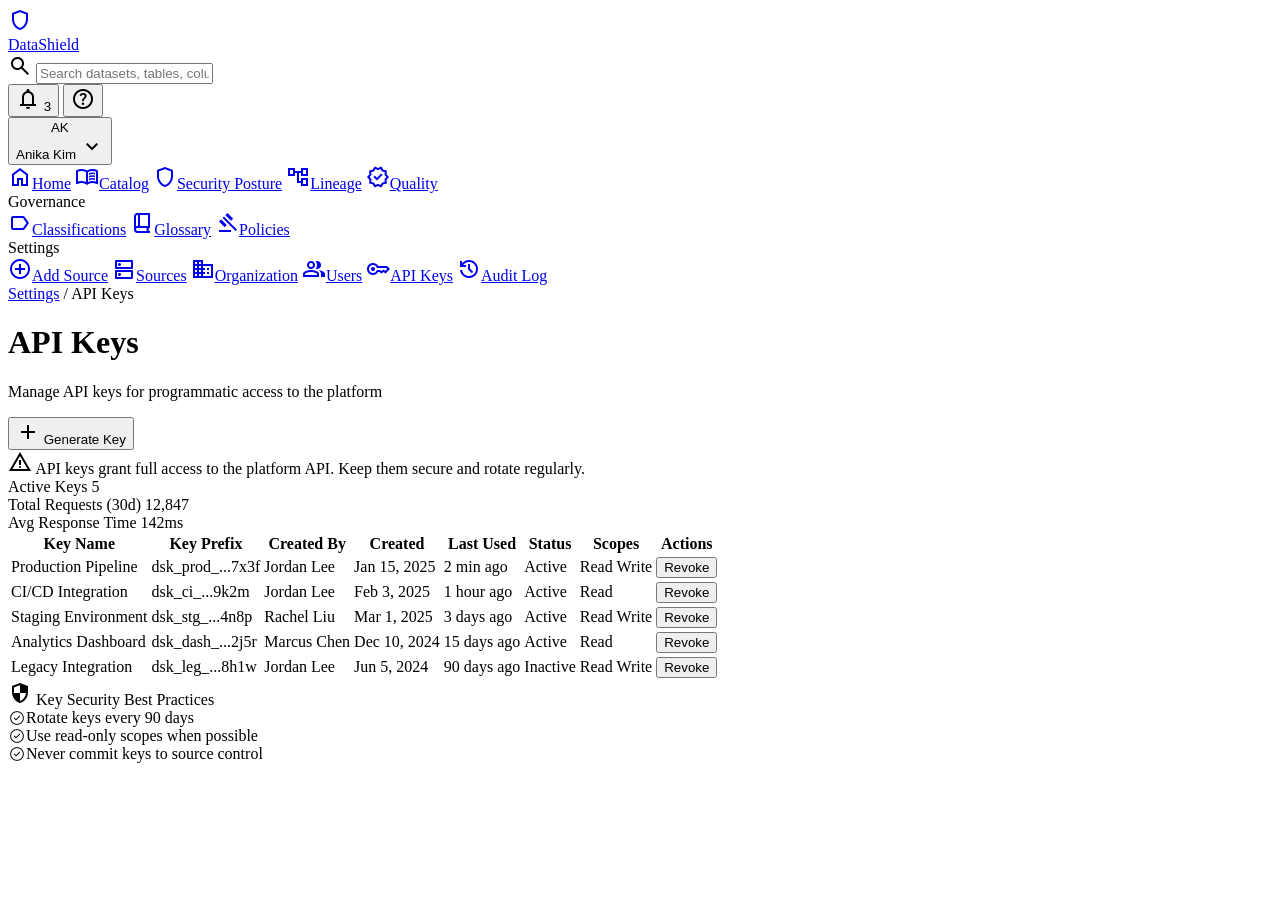
==== commit a1aa1ae0: "Fix UX heuristic evaluation findings across all 15 pages Critical fixes: - C2: Remove duplicate sear" ====
--- a/api-keys.html
+++ b/api-keys.html
@@ -83,7 +83,7 @@
       <a href="glossary.html" class="sds-sidenav-item"><span class="sds-sidenav-icon"><span class="material-symbols-outlined">book_2</span></span>Glossary</a>
       <a href="governance.html" class="sds-sidenav-item"><span class="sds-sidenav-icon"><span class="material-symbols-outlined">gavel</span></span>Policies</a>
       <div class="sds-sidenav-group-label">Settings</div>
-      <a href="connect.html" class="sds-sidenav-item"><span class="sds-sidenav-icon"><span class="material-symbols-outlined">cable</span></span>Connectors</a>
+      <a href="connect.html" class="sds-sidenav-item"><span class="sds-sidenav-icon"><span class="material-symbols-outlined">add_circle</span></span>Add Source</a>
       <a href="settings.html" class="sds-sidenav-item"><span class="sds-sidenav-icon"><span class="material-symbols-outlined">dns</span></span>Sources</a>
       <a href="organization.html" class="sds-sidenav-item"><span class="sds-sidenav-icon"><span class="material-symbols-outlined">domain</span></span>Organization</a>
       <a href="users.html" class="sds-sidenav-item"><span class="sds-sidenav-icon"><span class="material-symbols-outlined">group</span></span>Users</a>
@@ -96,7 +96,7 @@
 
       <!-- Breadcrumb -->
       <div class="breadcrumbs">
-        <a href="#">Settings</a>
+        <a href="settings.html">Settings</a>
         <span class="sep">/</span>
         <span>API Keys</span>
       </div>
--- a/shared/shell.css
+++ b/shared/shell.css
@@ -319,10 +319,16 @@
   border-radius: 8px; padding: var(--sds-space-400) var(--sds-space-500);
   display: flex; flex-direction: column; gap: var(--sds-space-050);
 }
-.sds-stat-card--highlighted { border-left: 3px solid var(--sds-interactive-primary); }
-.sds-stat-card--success { border-left: 3px solid var(--sds-status-success-text); }
-.sds-stat-card--warning { border-left: 3px solid var(--sds-status-warning-text); }
-.sds-stat-card--error { border-left: 3px solid var(--sds-status-error-text); }
+.sds-stat-card--highlighted, .sds-stat-card--success, .sds-stat-card--warning, .sds-stat-card--error {
+  position: relative; overflow: hidden;
+}
+.sds-stat-card--highlighted::before, .sds-stat-card--success::before, .sds-stat-card--warning::before, .sds-stat-card--error::before {
+  content: ''; position: absolute; top: 0; left: 0; bottom: 0; width: 6px;
+}
+.sds-stat-card--highlighted::before { background: var(--sds-interactive-primary); }
+.sds-stat-card--success::before { background: var(--sds-status-success-text); }
+.sds-stat-card--warning::before { background: var(--sds-status-warning-text); }
+.sds-stat-card--error::before { background: var(--sds-status-error-text); }
 .sds-stat-card__label {
   font-size: var(--sds-type-caption); color: var(--sds-color-warm-gray-500);
   font-weight: var(--sds-weight-medium); text-transform: uppercase;
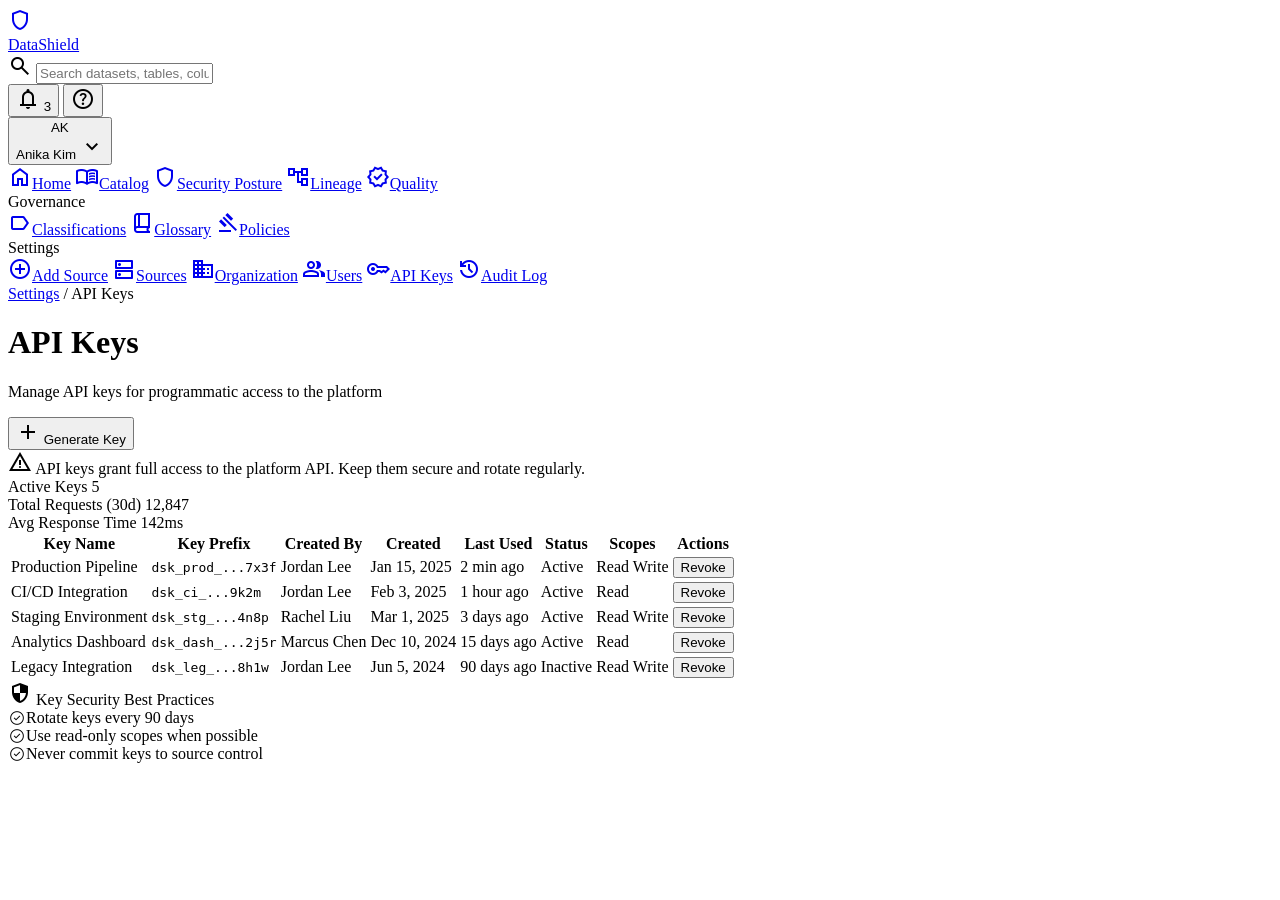
==== commit ee812327: "Fix broken interactions and design consistency across all pages Bulk fixes from comprehensive experi" ====
--- a/api-keys.html
+++ b/api-keys.html
@@ -46,15 +46,15 @@
 
     <div class="sds-header-search">
       <span class="material-symbols-outlined">search</span>
-      <input type="text" placeholder="Search datasets, tables, columns..." aria-label="Search">
+      <input type="text" placeholder="Search datasets, tables, columns... (/)" aria-label="Search">
     </div>
 
     <div class="sds-header-actions">
-      <button class="sds-header-icon-btn" aria-label="Notifications">
+      <button class="sds-header-icon-btn" aria-label="Notifications" title="3 unread notifications">
         <span class="material-symbols-outlined">notifications</span>
         <span class="badge">3</span>
       </button>
-      <button class="sds-header-icon-btn" aria-label="Help">
+      <button class="sds-header-icon-btn" aria-label="Help" title="Help & Documentation">
         <span class="material-symbols-outlined">help</span>
       </button>
       <div class="sds-header-divider"></div>
@@ -155,7 +155,7 @@
           <tbody>
             <tr>
               <td class="cell-primary">Production Pipeline</td>
-              <td><code style="font-family: var(--sds-font-mono);">dsk_prod_...7x3f</code></td>
+              <td><code class="code-inline">dsk_prod_...7x3f</code></td>
               <td>Jordan Lee</td>
               <td>Jan 15, 2025</td>
               <td>2 min ago</td>
@@ -168,7 +168,7 @@
             </tr>
             <tr>
               <td class="cell-primary">CI/CD Integration</td>
-              <td><code style="font-family: var(--sds-font-mono);">dsk_ci_...9k2m</code></td>
+              <td><code class="code-inline">dsk_ci_...9k2m</code></td>
               <td>Jordan Lee</td>
               <td>Feb 3, 2025</td>
               <td>1 hour ago</td>
@@ -180,7 +180,7 @@
             </tr>
             <tr>
               <td class="cell-primary">Staging Environment</td>
-              <td><code style="font-family: var(--sds-font-mono);">dsk_stg_...4n8p</code></td>
+              <td><code class="code-inline">dsk_stg_...4n8p</code></td>
               <td>Rachel Liu</td>
               <td>Mar 1, 2025</td>
               <td>3 days ago</td>
@@ -193,7 +193,7 @@
             </tr>
             <tr>
               <td class="cell-primary">Analytics Dashboard</td>
-              <td><code style="font-family: var(--sds-font-mono);">dsk_dash_...2j5r</code></td>
+              <td><code class="code-inline">dsk_dash_...2j5r</code></td>
               <td>Marcus Chen</td>
               <td>Dec 10, 2024</td>
               <td>15 days ago</td>
@@ -205,7 +205,7 @@
             </tr>
             <tr>
               <td class="cell-primary">Legacy Integration</td>
-              <td><code style="font-family: var(--sds-font-mono);">dsk_leg_...8h1w</code></td>
+              <td><code class="code-inline">dsk_leg_...8h1w</code></td>
               <td>Jordan Lee</td>
               <td>Jun 5, 2024</td>
               <td>90 days ago</td>
--- a/shared/shell.css
+++ b/shared/shell.css
@@ -391,6 +391,60 @@
 /* Table checkbox */
 .sds-table .checkbox { width: 16px; height: 16px; border: 1.5px solid var(--sds-border-strong); border-radius: 4px; cursor: pointer; accent-color: var(--sds-interactive-primary); }
 
+/* Inline monospace / code text */
+.code-inline {
+  font-family: var(--sds-font-mono);
+  font-size: var(--sds-type-caption);
+  background: var(--sds-color-warm-gray-050);
+  padding: var(--sds-space-050) var(--sds-space-150);
+  border-radius: 4px;
+}
+
+/* Table action button */
+.table-action-btn {
+  display: inline-flex;
+  align-items: center;
+  justify-content: center;
+  width: 32px;
+  height: 32px;
+  border: none;
+  background: none;
+  border-radius: 6px;
+  cursor: pointer;
+  color: var(--sds-text-tertiary);
+  transition: background 0.15s ease, color 0.15s ease;
+}
+.table-action-btn:hover {
+  background: var(--sds-color-warm-gray-075);
+  color: var(--sds-text-primary);
+}
+
+/* Sortable columns */
+.sds-table th.sortable {
+  cursor: pointer;
+  user-select: none;
+  transition: color 0.15s ease;
+}
+.sds-table th.sortable:hover {
+  color: var(--sds-interactive-primary);
+}
+.sds-table th.sortable::after {
+  content: 'unfold_more';
+  font-family: 'Material Symbols Outlined';
+  font-size: 16px;
+  vertical-align: middle;
+  margin-left: var(--sds-space-100);
+  color: var(--sds-color-warm-gray-300);
+}
+.sds-table th.sortable.sort-asc::after {
+  content: 'arrow_upward';
+  color: var(--sds-interactive-primary);
+}
+.sds-table th.sortable.sort-desc::after {
+  content: 'arrow_downward';
+  color: var(--sds-interactive-primary);
+}
+
 /* ============================================================
    Tabs
    ============================================================ */
@@ -618,6 +672,45 @@
 .filter-pill-remove:hover { background: rgba(0,0,0,0.08); }
 .filter-pill-remove:focus-visible { outline: 2px solid var(--sds-interactive-primary); outline-offset: 2px; }
 
+/* Toggle switch */
+.sds-toggle {
+  position: relative;
+  display: inline-block;
+  width: 36px;
+  height: 20px;
+  flex-shrink: 0;
+}
+.sds-toggle input {
+  opacity: 0;
+  width: 0;
+  height: 0;
+}
+.sds-toggle-track {
+  position: absolute;
+  cursor: pointer;
+  top: 0; left: 0; right: 0; bottom: 0;
+  background: var(--sds-color-warm-gray-200);
+  border-radius: 10px;
+  transition: background 0.2s ease;
+}
+.sds-toggle-track::after {
+  content: '';
+  position: absolute;
+  width: 16px;
+  height: 16px;
+  left: 2px;
+  bottom: 2px;
+  background: white;
+  border-radius: 50%;
+  transition: transform 0.2s ease;
+}
+.sds-toggle input:checked + .sds-toggle-track {
+  background: var(--sds-interactive-primary);
+}
+.sds-toggle input:checked + .sds-toggle-track::after {
+  transform: translateX(16px);
+}
+
 /* ============================================================
    Pagination
    ============================================================ */
@@ -637,3 +730,26 @@
 .pagination-btn.active { background: var(--sds-nav-item-active-bg); color: var(--sds-nav-item-active-text); font-weight: var(--sds-weight-semibold); }
 .pagination-btn:focus-visible { outline: 2px solid var(--sds-interactive-primary); outline-offset: 2px; }
 .pagination-btn:disabled { opacity: 0.5; cursor: not-allowed; pointer-events: none; }
+
+/* Pagination enhancements */
+.pagination-controls {
+  display: flex;
+  align-items: center;
+  gap: var(--sds-space-300);
+}
+.pagination-per-page {
+  display: flex;
+  align-items: center;
+  gap: var(--sds-space-150);
+  font-size: var(--sds-type-caption);
+  color: var(--sds-text-secondary);
+}
+.pagination-per-page select {
+  padding: var(--sds-space-100) var(--sds-space-200);
+  border: 1px solid var(--sds-border-default);
+  border-radius: 6px;
+  font-size: var(--sds-type-caption);
+  color: var(--sds-text-primary);
+  background: var(--sds-bg-card);
+  cursor: pointer;
+}
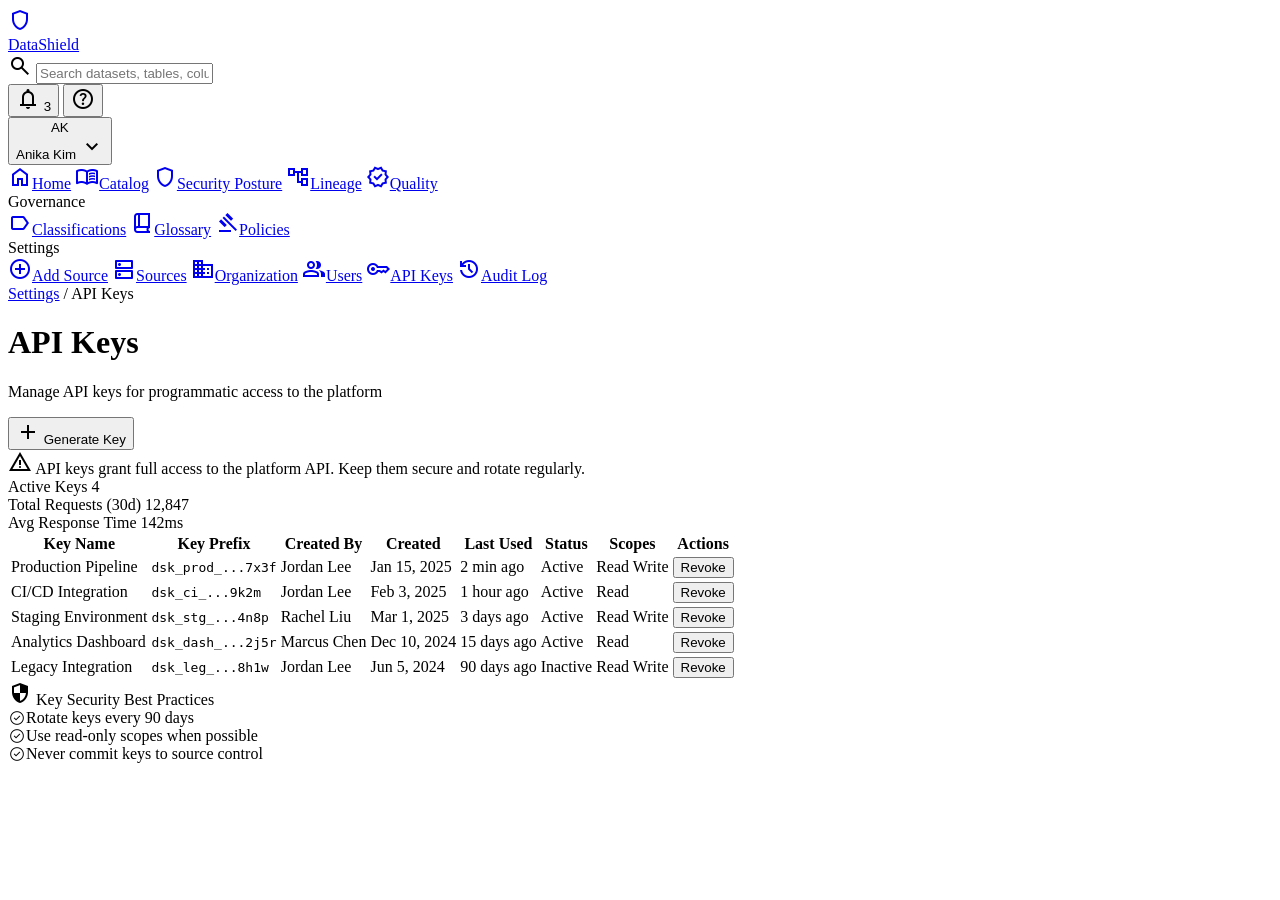
==== commit a645c7fa: "Fix comprehensive audit findings across all 15 pages Visual fixes: - Fix global a:hover underline bl" ====
--- a/api-keys.html
+++ b/api-keys.html
@@ -125,7 +125,7 @@
       <div class="stat-row stat-row-3">
         <div class="sds-stat-card sds-stat-card--highlighted">
           <span class="sds-stat-card__label">Active Keys</span>
-          <span class="sds-stat-card__value">5</span>
+          <span class="sds-stat-card__value">4</span>
         </div>
         <div class="sds-stat-card sds-stat-card--success">
           <span class="sds-stat-card__label">Total Requests (30d)</span>
--- a/shared/shell.css
+++ b/shared/shell.css
@@ -39,7 +39,7 @@
 
   /* Color primitives */
   --sds-color-warm-gray-025: #FAF8F5; --sds-color-warm-gray-050: #F4F1EB;
-  --sds-color-warm-gray-100: #EBE6DD; --sds-color-warm-gray-150: #E0DCD3;
+  --sds-color-warm-gray-075: #EFECE5; --sds-color-warm-gray-100: #EBE6DD; --sds-color-warm-gray-150: #E0DCD3;
   --sds-color-warm-gray-200: #D0CBC3; --sds-color-warm-gray-250: #BFBAB2;
   --sds-color-warm-gray-300: #B0ABA2; --sds-color-warm-gray-350: #A39E96;
   --sds-color-warm-gray-400: #948E85; --sds-color-warm-gray-450: #858079;
@@ -118,6 +118,8 @@
 }
 a { color: var(--sds-text-link); text-decoration: none; }
 a:hover { text-decoration: underline; }
+.btn:hover { text-decoration: none; }
+.breadcrumbs a:hover { text-decoration: none; }
 
 /* ============================================================
    Header
@@ -354,7 +356,7 @@
   transition: box-shadow 0.15s ease;
 }
 .card--clickable { cursor: pointer; }
-.card--clickable:hover { box-shadow: 0 1px 3px rgba(0,0,0,0.06); }
+.card--clickable:hover { box-shadow: 0 1px 3px rgba(0,0,0,0.06); text-decoration: none; }
 .card--clickable:focus-visible { outline: 2px solid var(--sds-interactive-primary); outline-offset: 2px; }
 .card-title {
   font-size: var(--sds-type-title); font-weight: var(--sds-weight-semibold);
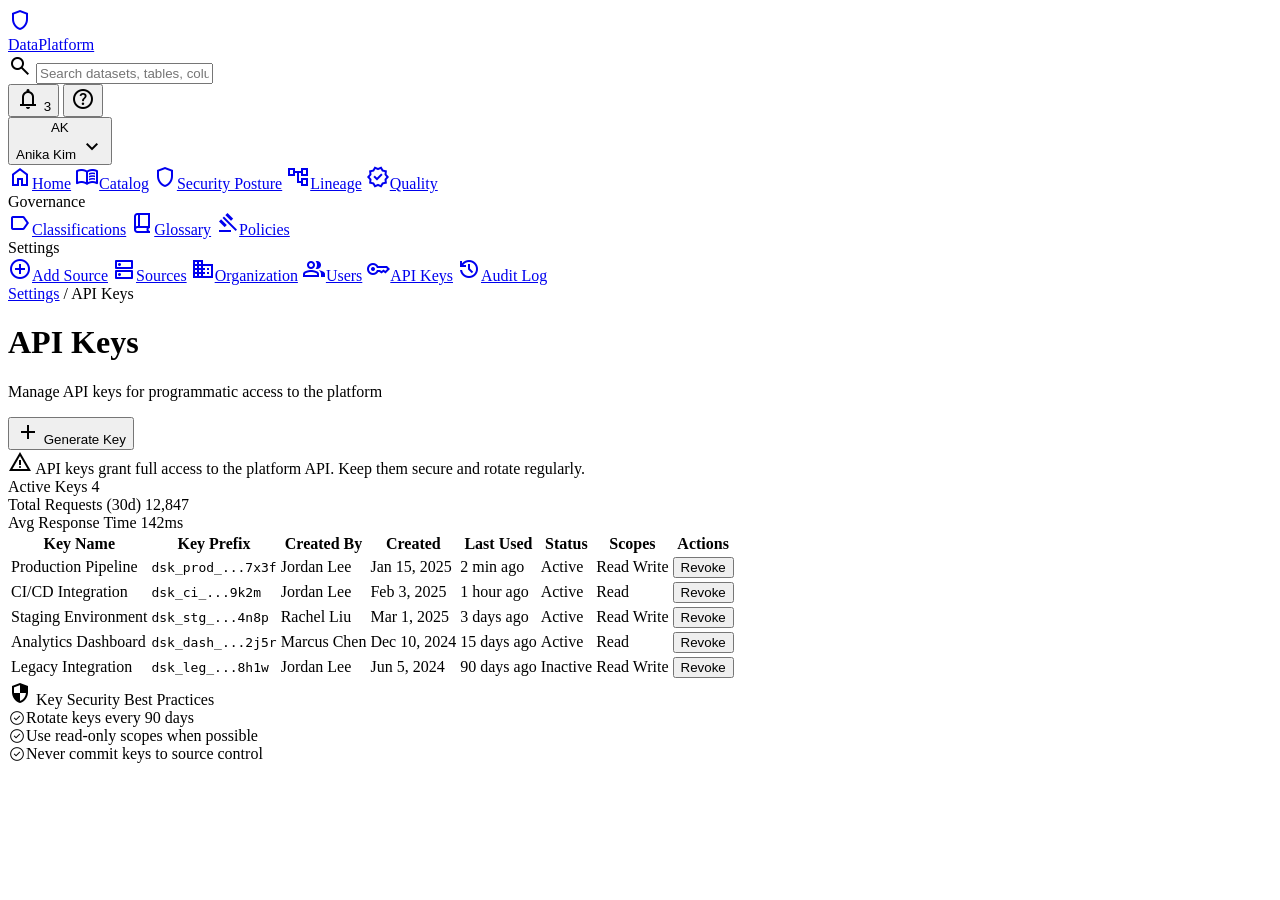
==== commit ff4c7fc2: "Rename DataShield to DataPlatform across entire prototype Also fixes fake API key that triggered Git" ====
--- a/api-keys.html
+++ b/api-keys.html
@@ -4,7 +4,7 @@
   <meta charset="UTF-8">
   <base href="/data-management-prototype/">
   <meta name="viewport" content="width=device-width, initial-scale=1.0">
-  <title>API Keys — DataShield</title>
+  <title>API Keys — DataPlatform</title>
   <link rel="stylesheet" href="https://fonts.googleapis.com/css2?family=Material+Symbols+Outlined:opsz,wght,FILL,GRAD@20..48,100..700,0..1,-50..200&display=swap">
   <link rel="stylesheet" href="shared/shell.css">
   <style>
@@ -40,7 +40,7 @@
         <div class="sds-header-logo-mark">
           <span class="material-symbols-outlined">shield</span>
         </div>
-        <span class="sds-header-logo-text">DataShield</span>
+        <span class="sds-header-logo-text">DataPlatform</span>
       </a>
     </div>
 
@@ -245,5 +245,66 @@
     </main>
   </div>
 
+  <!-- Generate Key Modal -->
+  <div class="modal-overlay" id="generate-modal" style="display:none; position:fixed; inset:0; background:rgba(0,0,0,0.4); z-index:200; align-items:center; justify-content:center;">
+    <div style="background:white; border-radius:12px; padding:var(--sds-space-800); width:480px; max-width:90vw;">
+      <h3 style="margin-bottom:var(--sds-space-200);">API Key Generated</h3>
+      <p style="color:var(--sds-text-secondary); font-size:var(--sds-type-label); margin-bottom:var(--sds-space-400);">Copy this key now. It won't be shown again.</p>
+      <div style="background:var(--sds-bg-surface); border:1px solid var(--sds-border-default); border-radius:6px; padding:var(--sds-space-300) var(--sds-space-400); font-family:var(--sds-font-mono); font-size:var(--sds-type-caption); word-break:break-all; margin-bottom:var(--sds-space-400);">ds_key_example_a1b2c3d4e5f6g7h8i9j0</div>
+      <div style="display:flex; gap:var(--sds-space-200); justify-content:flex-end;">
+        <button class="btn btn-secondary" onclick="document.getElementById('generate-modal').style.display='none'">Close</button>
+        <button class="btn btn-primary" onclick="this.textContent='Copied!'; setTimeout(() => this.textContent='Copy Key', 2000)">Copy Key</button>
+      </div>
+    </div>
+  </div>
+
+  <script>
+  (function() {
+    // Fix 2: Generate Key button handler
+    var generateBtn = document.querySelector('.page-header-actions .btn-primary');
+    var modal = document.getElementById('generate-modal');
+    if (generateBtn && modal) {
+      generateBtn.addEventListener('click', function() {
+        modal.style.display = 'flex';
+      });
+    }
+
+    // Fix 3: Revoke button handlers
+    var revokeButtons = document.querySelectorAll('.btn-danger');
+    revokeButtons.forEach(function(btn) {
+      var timer = null;
+      var waiting = false;
+
+      btn.addEventListener('click', function() {
+        if (waiting) {
+          // Second click: revoke the key
+          clearTimeout(timer);
+          waiting = false;
+          var row = btn.closest('tr');
+          var statusTag = row.querySelector('.sds-tag--success');
+          if (statusTag) {
+            statusTag.classList.remove('sds-tag--success');
+            statusTag.classList.add('sds-tag--error');
+            statusTag.textContent = 'Revoked';
+          }
+          btn.textContent = 'Revoked';
+          btn.disabled = true;
+          btn.style.color = '';
+        } else {
+          // First click: ask for confirmation
+          waiting = true;
+          btn.textContent = 'Confirm?';
+          btn.style.color = 'var(--sds-status-error-text)';
+          timer = setTimeout(function() {
+            waiting = false;
+            btn.textContent = 'Revoke';
+            btn.style.color = '';
+          }, 3000);
+        }
+      });
+    });
+  })();
+  </script>
+
 </body>
 </html>
--- a/shared/shell.css
+++ b/shared/shell.css
@@ -57,7 +57,7 @@
   --sds-color-red-500: #BF5547; --sds-color-red-550: #AD4739;
   --sds-color-green-025: #F4FAEB; --sds-color-green-100: #E2EDCC;
   --sds-color-green-400: #7A9A01; --sds-color-green-500: #62800B;
-  --sds-color-yellow-025: #FCF9D9; --sds-color-yellow-100: #F5EAAA;
+  --sds-color-yellow-025: #FCF9D9; --sds-color-yellow-100: #F5EAAA; --sds-color-yellow-200: #EBCE2D;
   --sds-color-yellow-500: #8A7515; --sds-color-yellow-550: #7A6710;
   --sds-color-purple-050: #F7EEFF; --sds-color-purple-550: #805AA1;
   --sds-color-white: #FFFFFF;
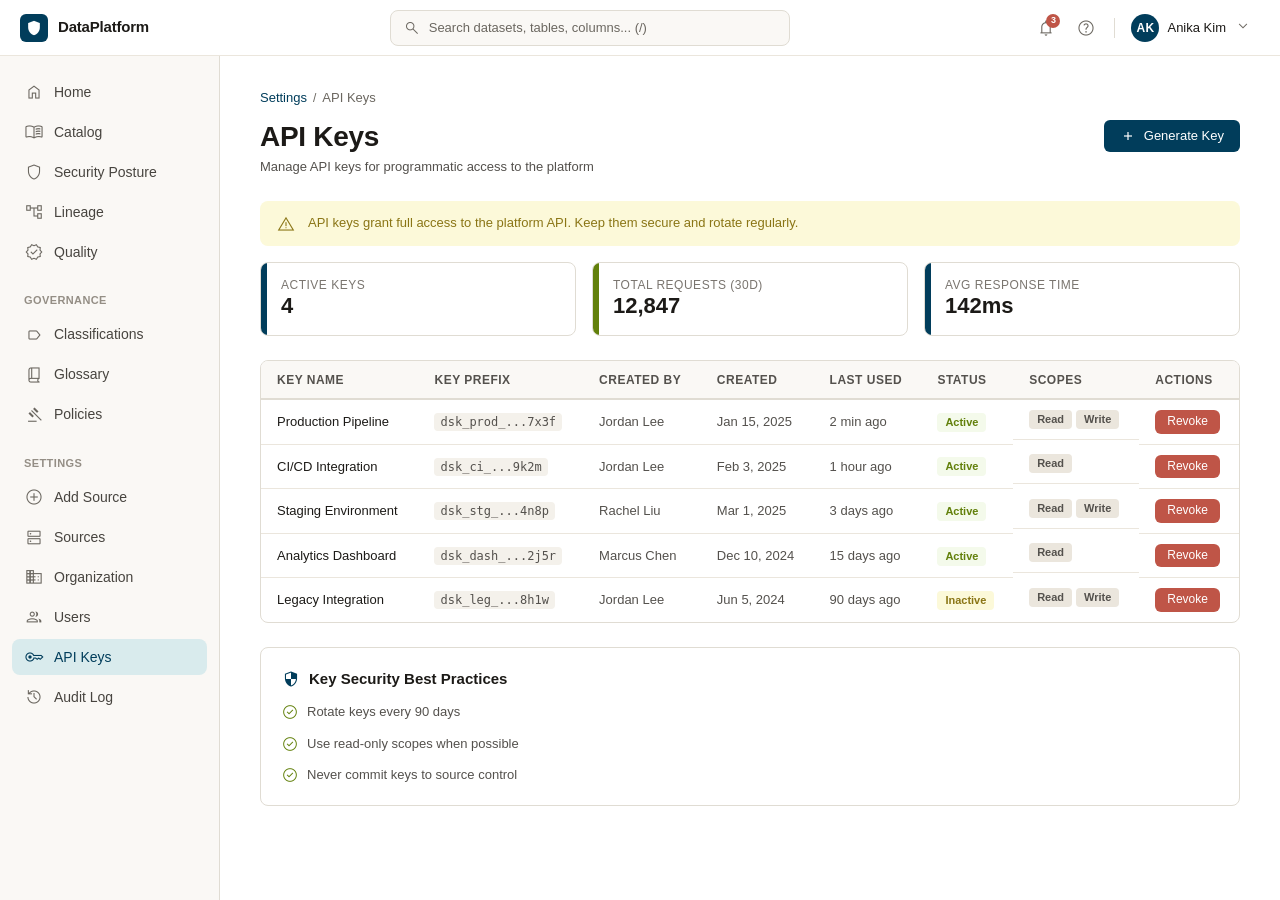
==== commit e35afe1e: "Redesign catalog table view with enriched data columns and interactions Major overhaul of the catalo" ====
--- a/api-keys.html
+++ b/api-keys.html
@@ -2,7 +2,7 @@
 <html lang="en">
 <head>
   <meta charset="UTF-8">
-  <base href="/data-management-prototype/">
+  <base href="./">
   <meta name="viewport" content="width=device-width, initial-scale=1.0">
   <title>API Keys — DataPlatform</title>
   <link rel="stylesheet" href="https://fonts.googleapis.com/css2?family=Material+Symbols+Outlined:opsz,wght,FILL,GRAD@20..48,100..700,0..1,-50..200&display=swap">
--- a/shared/shell.css
+++ b/shared/shell.css
@@ -238,7 +238,12 @@
 .main-content {
   flex: 1; overflow-y: auto; background: var(--sds-bg-page);
   padding: var(--sds-space-800) var(--sds-space-1000) var(--sds-space-1600);
-  max-height: 100vh;
+  min-height: 0;
+}
+/* Sticky table column headers inside scrolling main content */
+.main-content .sds-table thead th {
+  position: sticky; top: 0; background: var(--sds-bg-surface); z-index: 2;
+  box-shadow: inset 0 -1px 0 var(--sds-border-default);
 }
 
 /* ============================================================
@@ -453,6 +458,7 @@
 .sds-tabs {
   display: flex; gap: 0; border-bottom: 1px solid var(--sds-border-default);
   margin-bottom: var(--sds-space-600);
+  position: sticky; top: 0; background: var(--sds-bg-page); z-index: 3;
 }
 .sds-tab {
   padding: var(--sds-space-200) var(--sds-space-400); font-size: var(--sds-type-label);
@@ -643,7 +649,7 @@
    ============================================================ */
 .filter-sidebar {
   width: 240px; min-width: 240px; border-right: 1px solid var(--sds-border-subtle);
-  padding: var(--sds-space-400); overflow-y: auto; background: var(--sds-bg-surface);
+  padding: var(--sds-space-400); overflow-y: auto; background: var(--sds-bg-page);
 }
 .filter-group { margin-bottom: var(--sds-space-500); }
 .filter-group-label {
@@ -657,9 +663,10 @@
   color: var(--sds-text-secondary); cursor: pointer;
 }
 .filter-option input[type="checkbox"] { accent-color: var(--sds-interactive-primary); width: 14px; height: 14px; }
+.filter-count { margin-left: auto; font-size: var(--sds-type-overline); color: var(--sds-text-disabled); font-weight: var(--sds-weight-regular); }
 
 /* Active filter pills */
-.active-filters { display: flex; gap: var(--sds-space-200); flex-wrap: wrap; margin-bottom: var(--sds-space-400); }
+.active-filters { display: flex; align-items: center; gap: var(--sds-space-200); flex-wrap: wrap; }
 .filter-pill {
   display: inline-flex; align-items: center; gap: 4px;
   padding: 2px 8px 2px 10px; border-radius: 12px;
@@ -718,10 +725,13 @@
    ============================================================ */
 .pagination {
   display: flex; align-items: center; justify-content: space-between;
-  padding: var(--sds-space-300) var(--sds-space-400); font-size: var(--sds-type-caption);
+  padding: var(--sds-space-400) var(--sds-space-400); font-size: var(--sds-type-caption);
   color: var(--sds-text-tertiary);
-}
-.pagination-pages { display: flex; gap: var(--sds-space-050); }
+  border-top: 1px solid var(--sds-border-subtle);
+  margin-top: var(--sds-space-200);
+}
+.pagination-pages { display: flex; align-items: center; gap: var(--sds-space-050); }
+.pagination-page-count { margin-left: var(--sds-space-200); }
 .pagination-btn {
   width: 28px; height: 28px; border-radius: 6px; border: none; background: transparent;
   font-family: var(--sds-font-sans); font-size: var(--sds-type-caption);
